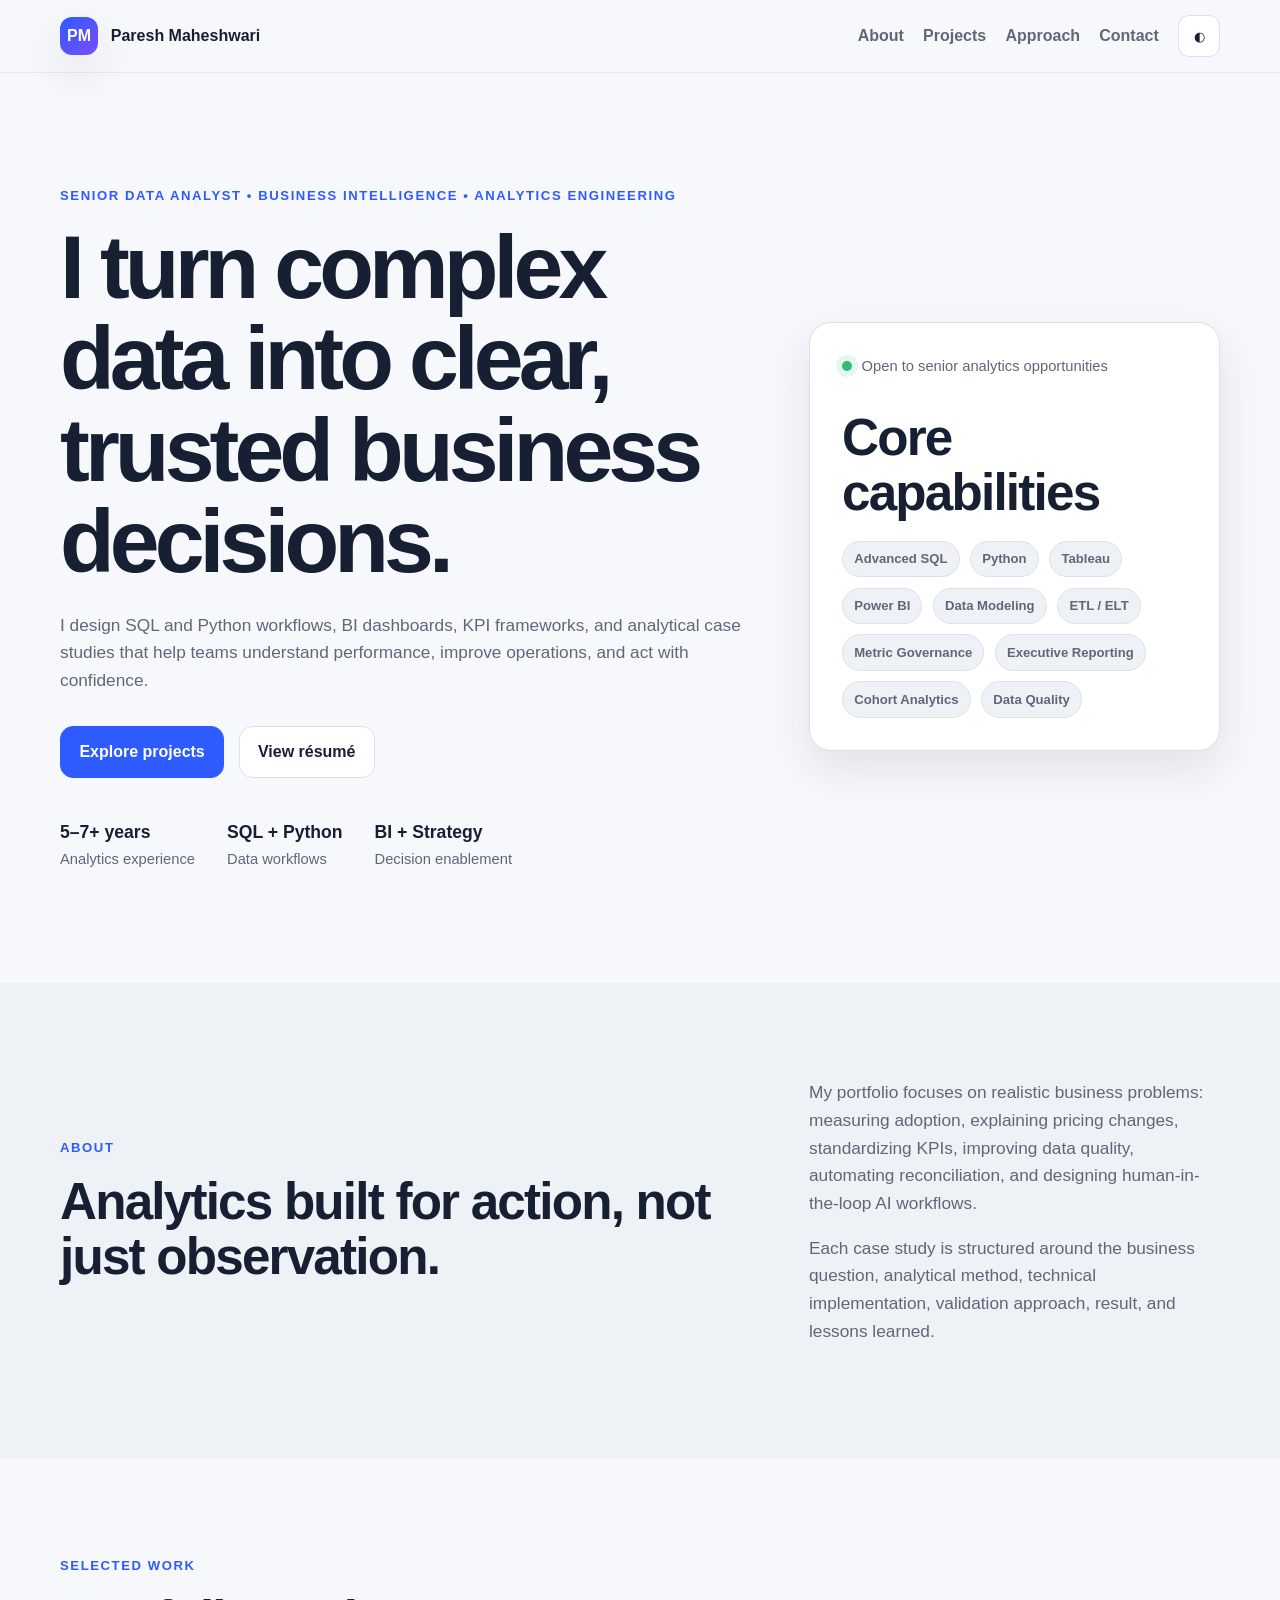
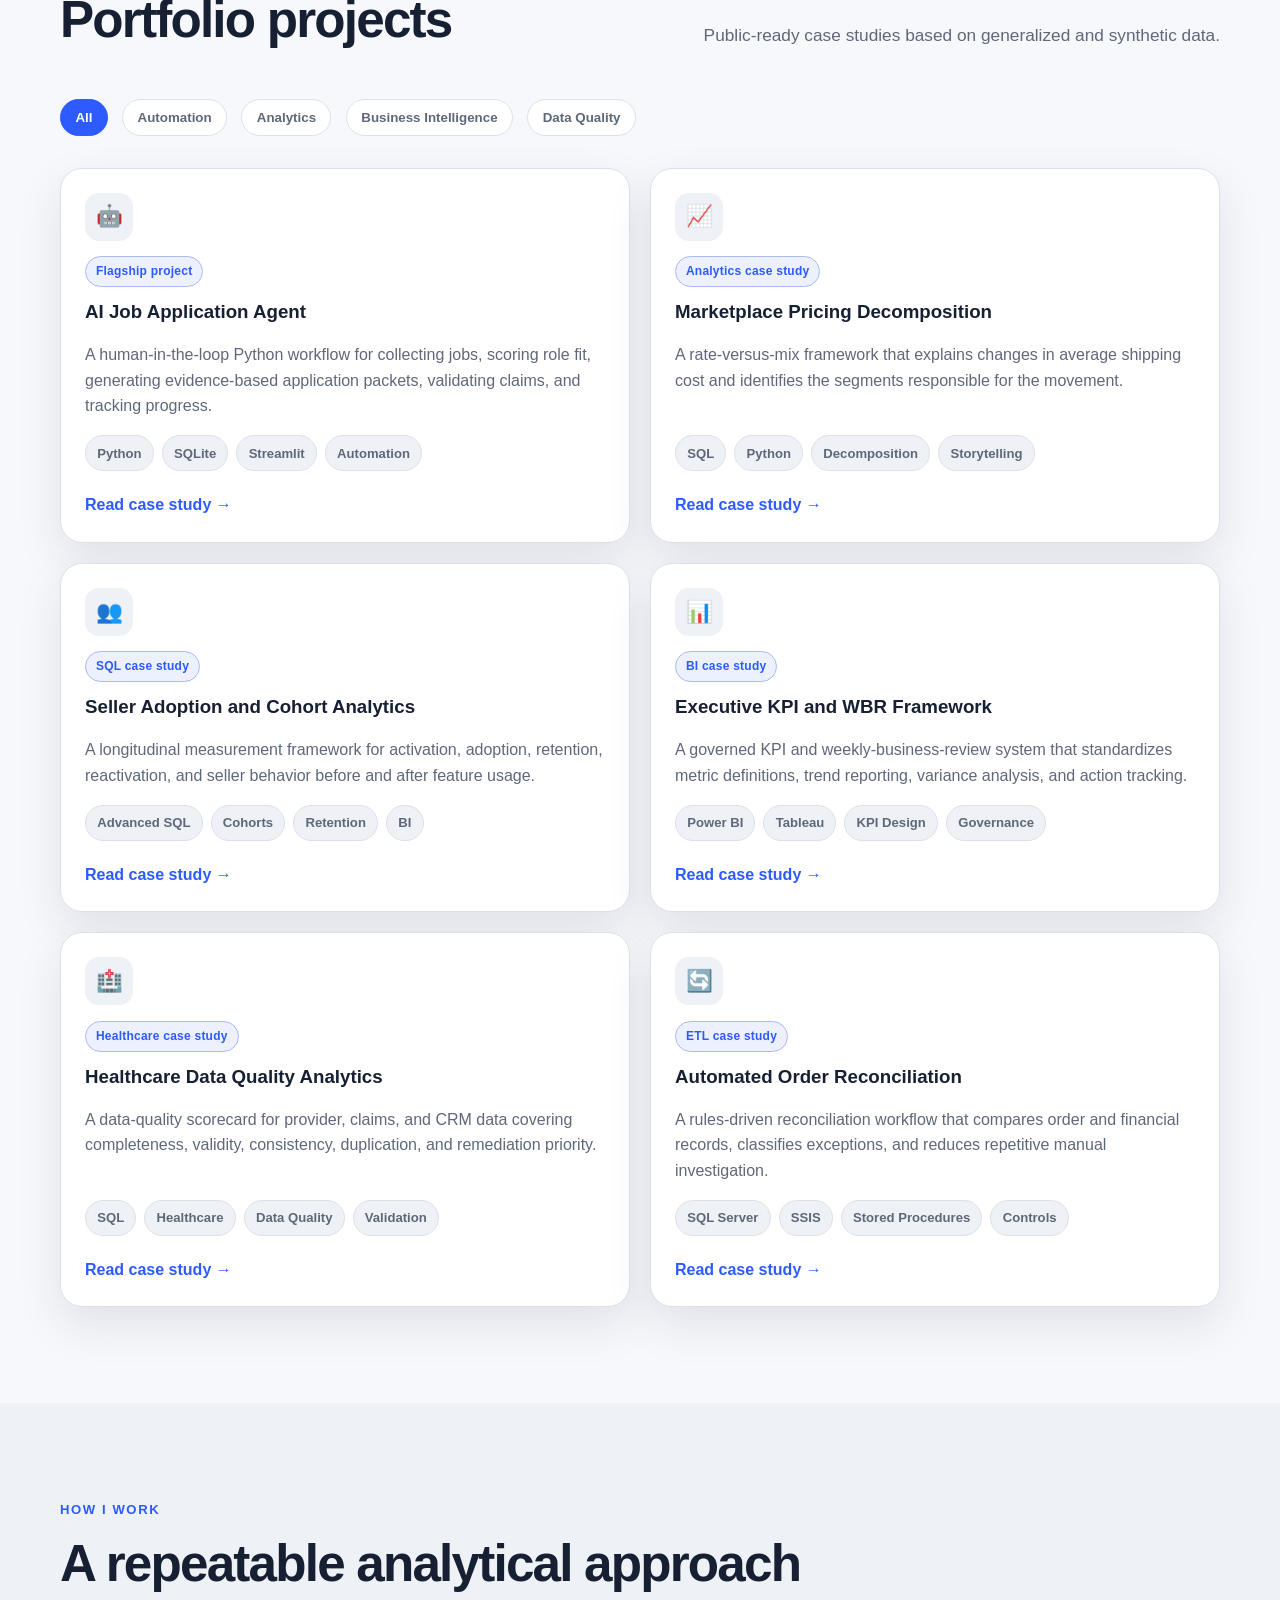
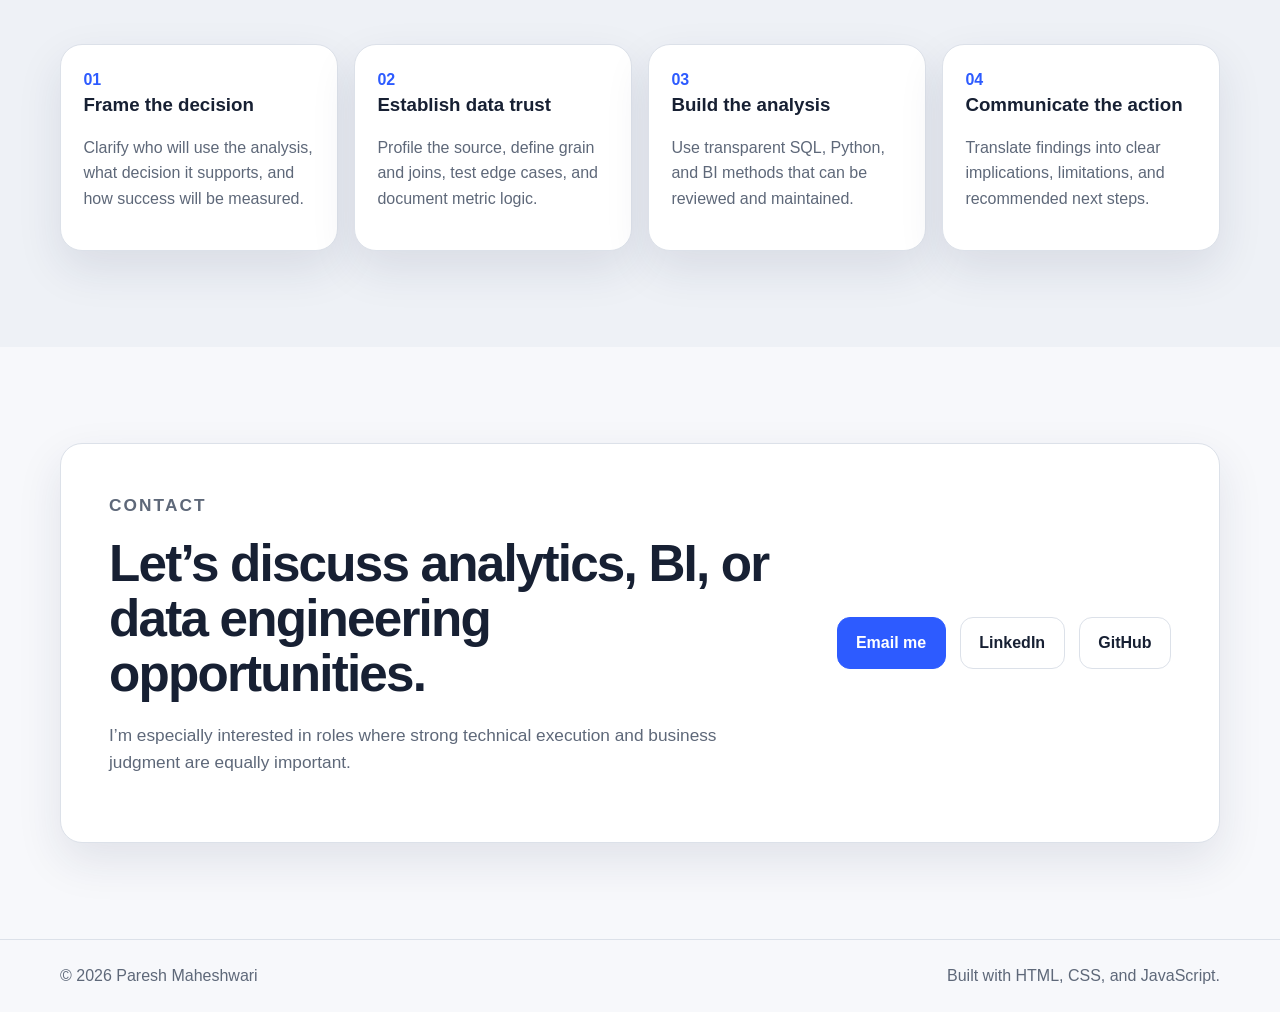
==== docs/index.html @ f477082e "Create GitHub portfolio with case studies" ====
<!DOCTYPE html>
<html lang="en">
<head>
  <meta charset="UTF-8" />
  <meta name="viewport" content="width=device-width, initial-scale=1.0" />
  <meta
    name="description"
    content="Paresh Maheshwari — Senior Data Analyst and Business Intelligence portfolio."
  />
  <title>Paresh Maheshwari | Data & BI Portfolio</title>
  <link rel="stylesheet" href="assets/styles.css" />
</head>
<body>
  <a class="skip-link" href="#main-content">Skip to main content</a>

  <header class="site-header">
    <nav class="nav container" aria-label="Main navigation">
      <a class="brand" href="#top" aria-label="Portfolio home">
        <span class="brand-mark">PM</span>
        <span>Paresh Maheshwari</span>
      </a>

      <button
        id="menu-toggle"
        class="menu-toggle"
        aria-expanded="false"
        aria-controls="nav-links"
        aria-label="Toggle navigation"
      >
        ☰
      </button>

      <div id="nav-links" class="nav-links">
        <a href="#about">About</a>
        <a href="#projects">Projects</a>
        <a href="#approach">Approach</a>
        <a href="#contact">Contact</a>
        <button id="theme-toggle" class="theme-toggle" type="button" aria-label="Toggle color theme">
          ◐
        </button>
      </div>
    </nav>
  </header>

  <main id="main-content">
    <section id="top" class="hero section">
      <div class="container hero-grid">
        <div class="hero-copy">
          <p class="eyebrow">Senior Data Analyst • Business Intelligence • Analytics Engineering</p>
          <h1>I turn complex data into clear, trusted business decisions.</h1>
          <p class="hero-text">
            I design SQL and Python workflows, BI dashboards, KPI frameworks, and analytical
            case studies that help teams understand performance, improve operations, and act with confidence.
          </p>

          <div class="hero-actions">
            <a class="button primary" href="#projects">Explore projects</a>
            <a class="button secondary" href="assets/Paresh_Maheshwari_Senior_Data_BI_Analyst_Resume copy.pdf" target="_blank" rel="noreferrer">View résumé</a>
          </div>

          <ul class="proof-points" aria-label="Professional highlights">
            <li><strong>5–7+ years</strong><span>Analytics experience</span></li>
            <li><strong>SQL + Python</strong><span>Data workflows</span></li>
            <li><strong>BI + Strategy</strong><span>Decision enablement</span></li>
          </ul>
        </div>

        <aside class="hero-card" aria-label="Core capabilities">
          <div class="status-row">
            <span class="status-dot"></span>
            <span>Open to senior analytics opportunities</span>
          </div>
          <h2>Core capabilities</h2>
          <div class="skill-cloud">
            <span>Advanced SQL</span>
            <span>Python</span>
            <span>Tableau</span>
            <span>Power BI</span>
            <span>Data Modeling</span>
            <span>ETL / ELT</span>
            <span>Metric Governance</span>
            <span>Executive Reporting</span>
            <span>Cohort Analytics</span>
            <span>Data Quality</span>
          </div>
        </aside>
      </div>
    </section>

    <section id="about" class="section muted-section">
      <div class="container split-grid">
        <div>
          <p class="eyebrow">About</p>
          <h2>Analytics built for action, not just observation.</h2>
        </div>
        <div class="body-copy">
          <p>
            My portfolio focuses on realistic business problems: measuring adoption, explaining
            pricing changes, standardizing KPIs, improving data quality, automating reconciliation,
            and designing human-in-the-loop AI workflows.
          </p>
          <p>
            Each case study is structured around the business question, analytical method,
            technical implementation, validation approach, result, and lessons learned.
          </p>
        </div>
      </div>
    </section>

    <section id="projects" class="section">
      <div class="container">
        <div class="section-heading">
          <div>
            <p class="eyebrow">Selected work</p>
            <h2>Portfolio projects</h2>
          </div>
          <p>Public-ready case studies based on generalized and synthetic data.</p>
        </div>

        <div class="filters" role="group" aria-label="Project filters">
          <button class="filter-button active" data-filter="all">All</button>
          <button class="filter-button" data-filter="automation">Automation</button>
          <button class="filter-button" data-filter="analytics">Analytics</button>
          <button class="filter-button" data-filter="bi">Business Intelligence</button>
          <button class="filter-button" data-filter="data-quality">Data Quality</button>
        </div>

        <div id="project-grid" class="project-grid">
  <article class="project-card" data-category="automation">
    <div class="project-icon" aria-hidden="true">🤖</div>
    <div class="project-meta">
      <span class="project-status">Flagship project</span>
    </div>
    <h3>AI Job Application Agent</h3>
    <p>
      A human-in-the-loop Python workflow for collecting jobs, scoring role fit,
      generating evidence-based application packets, validating claims, and tracking progress.
    </p>
    <div class="project-tags">
      <span class="tag">Python</span>
      <span class="tag">SQLite</span>
      <span class="tag">Streamlit</span>
      <span class="tag">Automation</span>
    </div>
    <div class="project-links">
      <a href="case-studies/ai-job-application-agent.html">Read case study →</a>
    </div>
  </article>

  <article class="project-card" data-category="analytics">
    <div class="project-icon" aria-hidden="true">📈</div>
    <div class="project-meta">
      <span class="project-status">Analytics case study</span>
    </div>
    <h3>Marketplace Pricing Decomposition</h3>
    <p>
      A rate-versus-mix framework that explains changes in average shipping cost
      and identifies the segments responsible for the movement.
    </p>
    <div class="project-tags">
      <span class="tag">SQL</span>
      <span class="tag">Python</span>
      <span class="tag">Decomposition</span>
      <span class="tag">Storytelling</span>
    </div>
    <div class="project-links">
      <a href="case-studies/marketplace-pricing-decomposition.html">Read case study →</a>
    </div>
  </article>

  <article class="project-card" data-category="analytics">
    <div class="project-icon" aria-hidden="true">👥</div>
    <div class="project-meta">
      <span class="project-status">SQL case study</span>
    </div>
    <h3>Seller Adoption and Cohort Analytics</h3>
    <p>
      A longitudinal measurement framework for activation, adoption, retention,
      reactivation, and seller behavior before and after feature usage.
    </p>
    <div class="project-tags">
      <span class="tag">Advanced SQL</span>
      <span class="tag">Cohorts</span>
      <span class="tag">Retention</span>
      <span class="tag">BI</span>
    </div>
    <div class="project-links">
      <a href="case-studies/seller-adoption-cohort-analytics.html">Read case study →</a>
    </div>
  </article>

  <article class="project-card" data-category="bi">
    <div class="project-icon" aria-hidden="true">📊</div>
    <div class="project-meta">
      <span class="project-status">BI case study</span>
    </div>
    <h3>Executive KPI and WBR Framework</h3>
    <p>
      A governed KPI and weekly-business-review system that standardizes metric
      definitions, trend reporting, variance analysis, and action tracking.
    </p>
    <div class="project-tags">
      <span class="tag">Power BI</span>
      <span class="tag">Tableau</span>
      <span class="tag">KPI Design</span>
      <span class="tag">Governance</span>
    </div>
    <div class="project-links">
      <a href="case-studies/executive-kpi-wbr-framework.html">Read case study →</a>
    </div>
  </article>

  <article class="project-card" data-category="data-quality">
    <div class="project-icon" aria-hidden="true">🏥</div>
    <div class="project-meta">
      <span class="project-status">Healthcare case study</span>
    </div>
    <h3>Healthcare Data Quality Analytics</h3>
    <p>
      A data-quality scorecard for provider, claims, and CRM data covering
      completeness, validity, consistency, duplication, and remediation priority.
    </p>
    <div class="project-tags">
      <span class="tag">SQL</span>
      <span class="tag">Healthcare</span>
      <span class="tag">Data Quality</span>
      <span class="tag">Validation</span>
    </div>
    <div class="project-links">
      <a href="case-studies/healthcare-data-quality-analytics.html">Read case study →</a>
    </div>
  </article>

  <article class="project-card" data-category="automation">
    <div class="project-icon" aria-hidden="true">🔄</div>
    <div class="project-meta">
      <span class="project-status">ETL case study</span>
    </div>
    <h3>Automated Order Reconciliation</h3>
    <p>
      A rules-driven reconciliation workflow that compares order and financial
      records, classifies exceptions, and reduces repetitive manual investigation.
    </p>
    <div class="project-tags">
      <span class="tag">SQL Server</span>
      <span class="tag">SSIS</span>
      <span class="tag">Stored Procedures</span>
      <span class="tag">Controls</span>
    </div>
    <div class="project-links">
      <a href="case-studies/automated-order-reconciliation.html">Read case study →</a>
    </div>
  </article>
</div>
      </div>
    </section>

    <section id="approach" class="section muted-section">
      <div class="container">
        <div class="section-heading">
          <div>
            <p class="eyebrow">How I work</p>
            <h2>A repeatable analytical approach</h2>
          </div>
        </div>

        <div class="process-grid">
          <article>
            <span>01</span>
            <h3>Frame the decision</h3>
            <p>Clarify who will use the analysis, what decision it supports, and how success will be measured.</p>
          </article>
          <article>
            <span>02</span>
            <h3>Establish data trust</h3>
            <p>Profile the source, define grain and joins, test edge cases, and document metric logic.</p>
          </article>
          <article>
            <span>03</span>
            <h3>Build the analysis</h3>
            <p>Use transparent SQL, Python, and BI methods that can be reviewed and maintained.</p>
          </article>
          <article>
            <span>04</span>
            <h3>Communicate the action</h3>
            <p>Translate findings into clear implications, limitations, and recommended next steps.</p>
          </article>
        </div>
      </div>
    </section>

    <section id="contact" class="section">
      <div class="container contact-card">
        <div>
          <p class="eyebrow">Contact</p>
          <h2>Let’s discuss analytics, BI, or data engineering opportunities.</h2>
          <p>
            I’m especially interested in roles where strong technical execution and business
            judgment are equally important.
          </p>
        </div>
        <div class="contact-actions">
          <a class="button primary" href="mailto:paresh.15392@gmail.com">Email me</a>
          <a class="button secondary" href="https://www.linkedin.com/in/paresh-maheshwari-26395112b/" target="_blank" rel="noreferrer">LinkedIn</a>
          <a class="button secondary" href="https://github.com/pareshmaheshwari910" target="_blank" rel="noreferrer">GitHub</a>
        </div>
      </div>
    </section>
  </main>

  <footer class="footer">
    <div class="container footer-row">
      <span>© <span id="year"></span> Paresh Maheshwari</span>
      <span>Built with HTML, CSS, and JavaScript.</span>
    </div>
  </footer>

  <script src="assets/script.js"></script>
</body>
</html>
---- docs/assets/styles.css ----
:root {
  --bg: #f7f8fb;
  --surface: #ffffff;
  --surface-muted: #eef1f6;
  --text: #172033;
  --muted: #5e6879;
  --border: #dce1e9;
  --accent: #2d5bff;
  --accent-dark: #1743d5;
  --shadow: 0 18px 45px rgba(33, 43, 74, 0.10);
  --radius: 22px;
  --container: 1160px;
}

[data-theme="dark"] {
  --bg: #0c111c;
  --surface: #131b2a;
  --surface-muted: #101725;
  --text: #f4f7fb;
  --muted: #aab4c4;
  --border: #263146;
  --accent: #7a9cff;
  --accent-dark: #a5b9ff;
  --shadow: 0 18px 45px rgba(0, 0, 0, 0.24);
}

* {
  box-sizing: border-box;
}

html {
  scroll-behavior: smooth;
}

body {
  margin: 0;
  background: var(--bg);
  color: var(--text);
  font-family: Inter, ui-sans-serif, -apple-system, BlinkMacSystemFont, "Segoe UI", sans-serif;
  line-height: 1.6;
}

a {
  color: inherit;
}

button,
a {
  -webkit-tap-highlight-color: transparent;
}

.skip-link {
  position: absolute;
  left: 1rem;
  top: -4rem;
  z-index: 1000;
  background: var(--surface);
  border: 1px solid var(--border);
  padding: 0.75rem 1rem;
  border-radius: 10px;
}

.skip-link:focus {
  top: 1rem;
}

.container {
  width: min(calc(100% - 2rem), var(--container));
  margin: 0 auto;
}

.section {
  padding: 6rem 0;
}

.muted-section {
  background: var(--surface-muted);
}

.site-header {
  position: sticky;
  top: 0;
  z-index: 100;
  backdrop-filter: blur(18px);
  background: color-mix(in srgb, var(--bg) 84%, transparent);
  border-bottom: 1px solid color-mix(in srgb, var(--border) 70%, transparent);
}

.nav,
.footer-row {
  min-height: 72px;
  display: flex;
  align-items: center;
  justify-content: space-between;
  gap: 1.5rem;
}

.brand {
  display: inline-flex;
  align-items: center;
  gap: 0.8rem;
  text-decoration: none;
  font-weight: 750;
}

.brand-mark {
  width: 38px;
  height: 38px;
  display: grid;
  place-items: center;
  border-radius: 12px;
  color: white;
  background: linear-gradient(135deg, var(--accent), #7a4cff);
  box-shadow: var(--shadow);
}

.nav-links {
  display: flex;
  align-items: center;
  gap: 1.2rem;
}

.nav-links a {
  text-decoration: none;
  color: var(--muted);
  font-weight: 650;
}

.nav-links a:hover,
.nav-links a:focus {
  color: var(--text);
}

.menu-toggle,
.theme-toggle {
  border: 1px solid var(--border);
  background: var(--surface);
  color: var(--text);
  border-radius: 11px;
  min-width: 42px;
  min-height: 42px;
  cursor: pointer;
}

.menu-toggle {
  display: none;
}

.hero {
  padding-top: 7rem;
}

.hero-grid,
.split-grid {
  display: grid;
  grid-template-columns: 1.25fr 0.75fr;
  gap: 4rem;
  align-items: center;
}

.eyebrow {
  margin: 0 0 1rem;
  color: var(--accent);
  font-size: 0.82rem;
  font-weight: 800;
  letter-spacing: 0.12em;
  text-transform: uppercase;
}

h1,
h2,
h3,
p {
  margin-top: 0;
}

h1 {
  max-width: 850px;
  margin-bottom: 1.5rem;
  font-size: clamp(2.7rem, 7vw, 5.8rem);
  line-height: 1.02;
  letter-spacing: -0.055em;
}

h2 {
  margin-bottom: 1.25rem;
  font-size: clamp(2rem, 4vw, 3.6rem);
  line-height: 1.08;
  letter-spacing: -0.035em;
}

h3 {
  line-height: 1.25;
}

.hero-text,
.body-copy,
.section-heading > p,
.contact-card p {
  color: var(--muted);
  font-size: 1.08rem;
}

.hero-text {
  max-width: 720px;
}

.hero-actions,
.contact-actions,
.filters {
  display: flex;
  flex-wrap: wrap;
  gap: 0.9rem;
}

.hero-actions {
  margin: 2rem 0 2.5rem;
}

.button {
  display: inline-flex;
  align-items: center;
  justify-content: center;
  min-height: 48px;
  padding: 0.75rem 1.15rem;
  border: 1px solid var(--border);
  border-radius: 13px;
  text-decoration: none;
  font-weight: 750;
  transition: transform 180ms ease, box-shadow 180ms ease, background 180ms ease;
}

.button:hover,
.button:focus {
  transform: translateY(-2px);
  box-shadow: var(--shadow);
}

.button.primary {
  color: white;
  background: var(--accent);
  border-color: var(--accent);
}

.button.primary:hover,
.button.primary:focus {
  background: var(--accent-dark);
}

.button.secondary {
  background: var(--surface);
}

.proof-points {
  list-style: none;
  padding: 0;
  display: flex;
  flex-wrap: wrap;
  gap: 2rem;
}

.proof-points li {
  display: grid;
  gap: 0.1rem;
}

.proof-points strong {
  font-size: 1.1rem;
}

.proof-points span {
  color: var(--muted);
  font-size: 0.92rem;
}

.hero-card,
.contact-card,
.project-card,
.process-grid article {
  background: var(--surface);
  border: 1px solid var(--border);
  border-radius: var(--radius);
  box-shadow: var(--shadow);
}

.hero-card {
  padding: 2rem;
}

.status-row {
  display: flex;
  align-items: center;
  gap: 0.6rem;
  margin-bottom: 2rem;
  color: var(--muted);
  font-size: 0.92rem;
}

.status-dot {
  width: 10px;
  height: 10px;
  border-radius: 50%;
  background: #2fbd78;
  box-shadow: 0 0 0 6px rgba(47, 189, 120, 0.12);
}

.skill-cloud {
  display: flex;
  flex-wrap: wrap;
  gap: 0.65rem;
}

.skill-cloud span,
.tag {
  padding: 0.42rem 0.7rem;
  background: var(--surface-muted);
  border: 1px solid var(--border);
  border-radius: 999px;
  color: var(--muted);
  font-size: 0.82rem;
  font-weight: 700;
}

.section-heading {
  display: flex;
  align-items: end;
  justify-content: space-between;
  gap: 2rem;
  margin-bottom: 2rem;
}

.section-heading > p {
  max-width: 520px;
}

.filters {
  margin-bottom: 2rem;
}

.filter-button {
  padding: 0.62rem 0.9rem;
  border: 1px solid var(--border);
  border-radius: 999px;
  color: var(--muted);
  background: var(--surface);
  cursor: pointer;
  font-weight: 700;
}

.filter-button.active,
.filter-button:hover,
.filter-button:focus {
  color: white;
  background: var(--accent);
  border-color: var(--accent);
}

.project-grid {
  display: grid;
  grid-template-columns: repeat(2, minmax(0, 1fr));
  gap: 1.25rem;
}

.project-card {
  min-height: 100%;
  padding: 1.5rem;
  display: flex;
  flex-direction: column;
  transition: transform 180ms ease, border-color 180ms ease;
}

.project-card:hover {
  transform: translateY(-4px);
  border-color: color-mix(in srgb, var(--accent) 60%, var(--border));
}

.project-icon {
  width: 48px;
  height: 48px;
  display: grid;
  place-items: center;
  border-radius: 14px;
  margin-bottom: 1.2rem;
  background: var(--surface-muted);
  font-size: 1.35rem;
}

.project-card p {
  color: var(--muted);
}

.project-tags {
  display: flex;
  flex-wrap: wrap;
  gap: 0.5rem;
  margin: auto 0 1.3rem;
}

.project-links {
  display: flex;
  flex-wrap: wrap;
  gap: 1rem;
}

.project-links a {
  color: var(--accent);
  font-weight: 750;
  text-decoration: none;
}

.process-grid {
  display: grid;
  grid-template-columns: repeat(4, minmax(0, 1fr));
  gap: 1rem;
}

.process-grid article {
  padding: 1.4rem;
}

.process-grid article > span {
  color: var(--accent);
  font-weight: 850;
}

.process-grid p {
  color: var(--muted);
}

.contact-card {
  padding: clamp(1.5rem, 4vw, 3rem);
  display: grid;
  grid-template-columns: 1.3fr 0.7fr;
  gap: 2rem;
  align-items: center;
}

.contact-actions {
  justify-content: flex-end;
}

.footer {
  border-top: 1px solid var(--border);
  color: var(--muted);
}

@media (max-width: 900px) {
  .hero-grid,
  .split-grid,
  .contact-card {
    grid-template-columns: 1fr;
    gap: 2rem;
  }

  .process-grid {
    grid-template-columns: repeat(2, minmax(0, 1fr));
  }

  .contact-actions {
    justify-content: flex-start;
  }
}

@media (max-width: 720px) {
  .section {
    padding: 4.5rem 0;
  }

  .menu-toggle {
    display: inline-grid;
    place-items: center;
  }

  .nav-links {
    position: absolute;
    top: 72px;
    left: 1rem;
    right: 1rem;
    display: none;
    padding: 1rem;
    background: var(--surface);
    border: 1px solid var(--border);
    border-radius: 16px;
    box-shadow: var(--shadow);
  }

  .nav-links.open {
    display: grid;
  }

  .project-grid,
  .process-grid {
    grid-template-columns: 1fr;
  }

  .section-heading,
  .footer-row {
    align-items: flex-start;
    flex-direction: column;
  }

  .proof-points {
    gap: 1.2rem;
  }
}

@media (prefers-reduced-motion: reduce) {
  * {
    scroll-behavior: auto !important;
    transition: none !important;
  }
}

/* ===== Case-study additions ===== */

.project-card[hidden] {
  display: none;
}

.project-meta {
  display: flex;
  align-items: center;
  margin: -0.25rem 0 0.8rem;
}

.project-status {
  display: inline-flex;
  align-items: center;
  padding: 0.32rem 0.62rem;
  border: 1px solid color-mix(in srgb, var(--accent) 28%, var(--border));
  border-radius: 999px;
  background: color-mix(in srgb, var(--accent) 9%, var(--surface));
  color: var(--accent);
  font-size: 0.75rem;
  font-weight: 800;
  letter-spacing: 0.02em;
}

.case-study-hero {
  padding: 5rem 0 3rem;
}

.case-study-shell {
  width: min(calc(100% - 2rem), 900px);
  margin: 0 auto;
}

.case-study-back {
  display: inline-flex;
  margin-bottom: 2rem;
  color: var(--accent);
  font-weight: 750;
  text-decoration: none;
}

.case-study-title {
  max-width: 850px;
  margin-bottom: 1.25rem;
  font-size: clamp(2.5rem, 6vw, 4.8rem);
  line-height: 1.04;
  letter-spacing: -0.05em;
}

.case-study-lead {
  max-width: 760px;
  color: var(--muted);
  font-size: 1.18rem;
}

.case-study-facts {
  display: grid;
  grid-template-columns: repeat(3, minmax(0, 1fr));
  gap: 1rem;
  margin-top: 2.2rem;
}

.case-study-fact {
  padding: 1.1rem;
  border: 1px solid var(--border);
  border-radius: 16px;
  background: var(--surface);
}

.case-study-fact strong,
.case-study-fact span {
  display: block;
}

.case-study-fact span {
  color: var(--muted);
  font-size: 0.88rem;
}

.case-study-content {
  padding: 1rem 0 6rem;
}

.case-study-section {
  margin-top: 3.5rem;
}

.case-study-section h2 {
  font-size: clamp(1.7rem, 3vw, 2.45rem);
  letter-spacing: -0.025em;
}

.case-study-section h3 {
  margin-top: 1.8rem;
}

.case-study-section p,
.case-study-section li {
  color: var(--muted);
}

.case-study-section ul,
.case-study-section ol {
  padding-left: 1.3rem;
}

.case-study-callout {
  margin: 2rem 0;
  padding: 1.35rem;
  border-left: 4px solid var(--accent);
  border-radius: 0 16px 16px 0;
  background: var(--surface-muted);
}

.case-study-table-wrap {
  overflow-x: auto;
  border: 1px solid var(--border);
  border-radius: 16px;
  background: var(--surface);
}

.case-study-table {
  width: 100%;
  border-collapse: collapse;
}

.case-study-table th,
.case-study-table td {
  padding: 0.95rem 1rem;
  border-bottom: 1px solid var(--border);
  text-align: left;
  vertical-align: top;
}

.case-study-table th {
  font-size: 0.82rem;
  letter-spacing: 0.04em;
  text-transform: uppercase;
}

.case-study-table td {
  color: var(--muted);
}

.case-study-code {
  overflow-x: auto;
  padding: 1.2rem;
  border: 1px solid var(--border);
  border-radius: 16px;
  background: #0f1724;
  color: #e9eef8;
  line-height: 1.55;
}

.case-study-footer-actions {
  display: flex;
  flex-wrap: wrap;
  gap: 0.9rem;
  margin-top: 3rem;
}

@media (max-width: 720px) {
  .case-study-facts {
    grid-template-columns: 1fr;
  }

  .case-study-hero {
    padding-top: 3.5rem;
  }
}
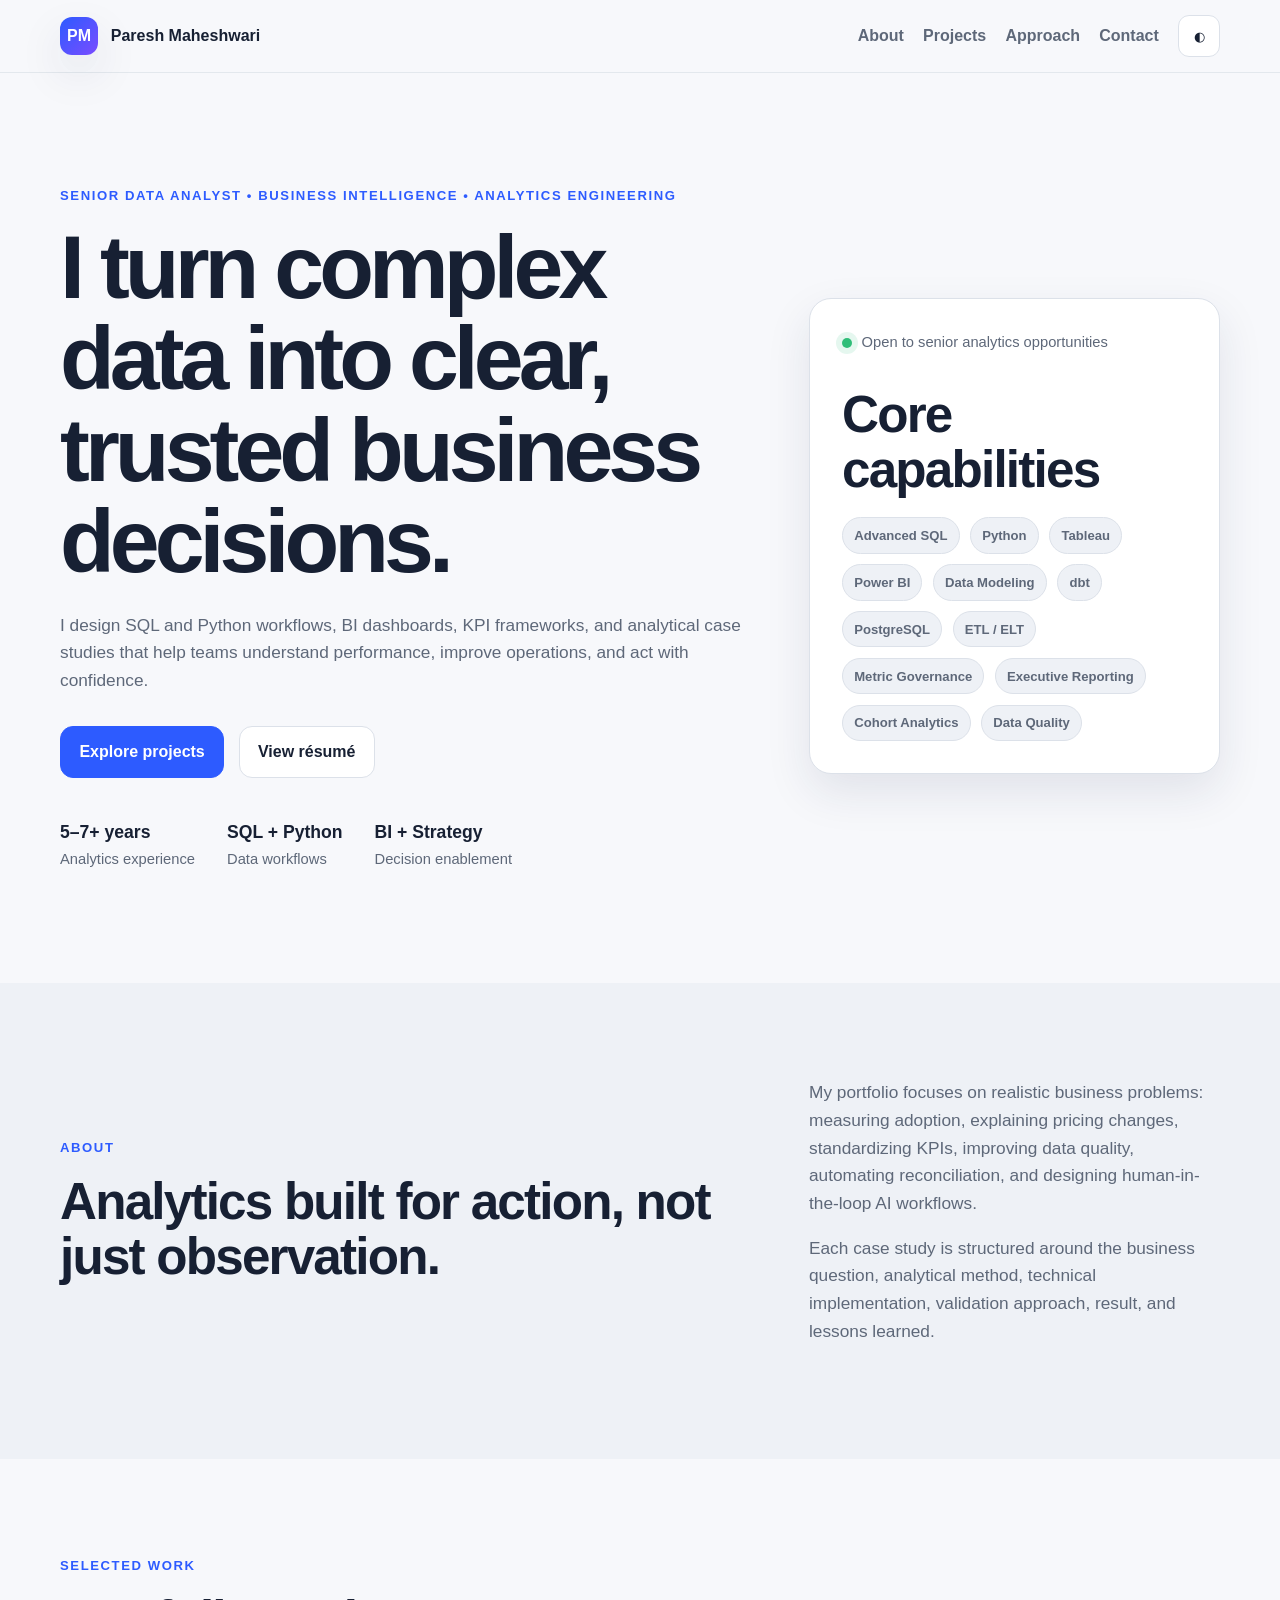
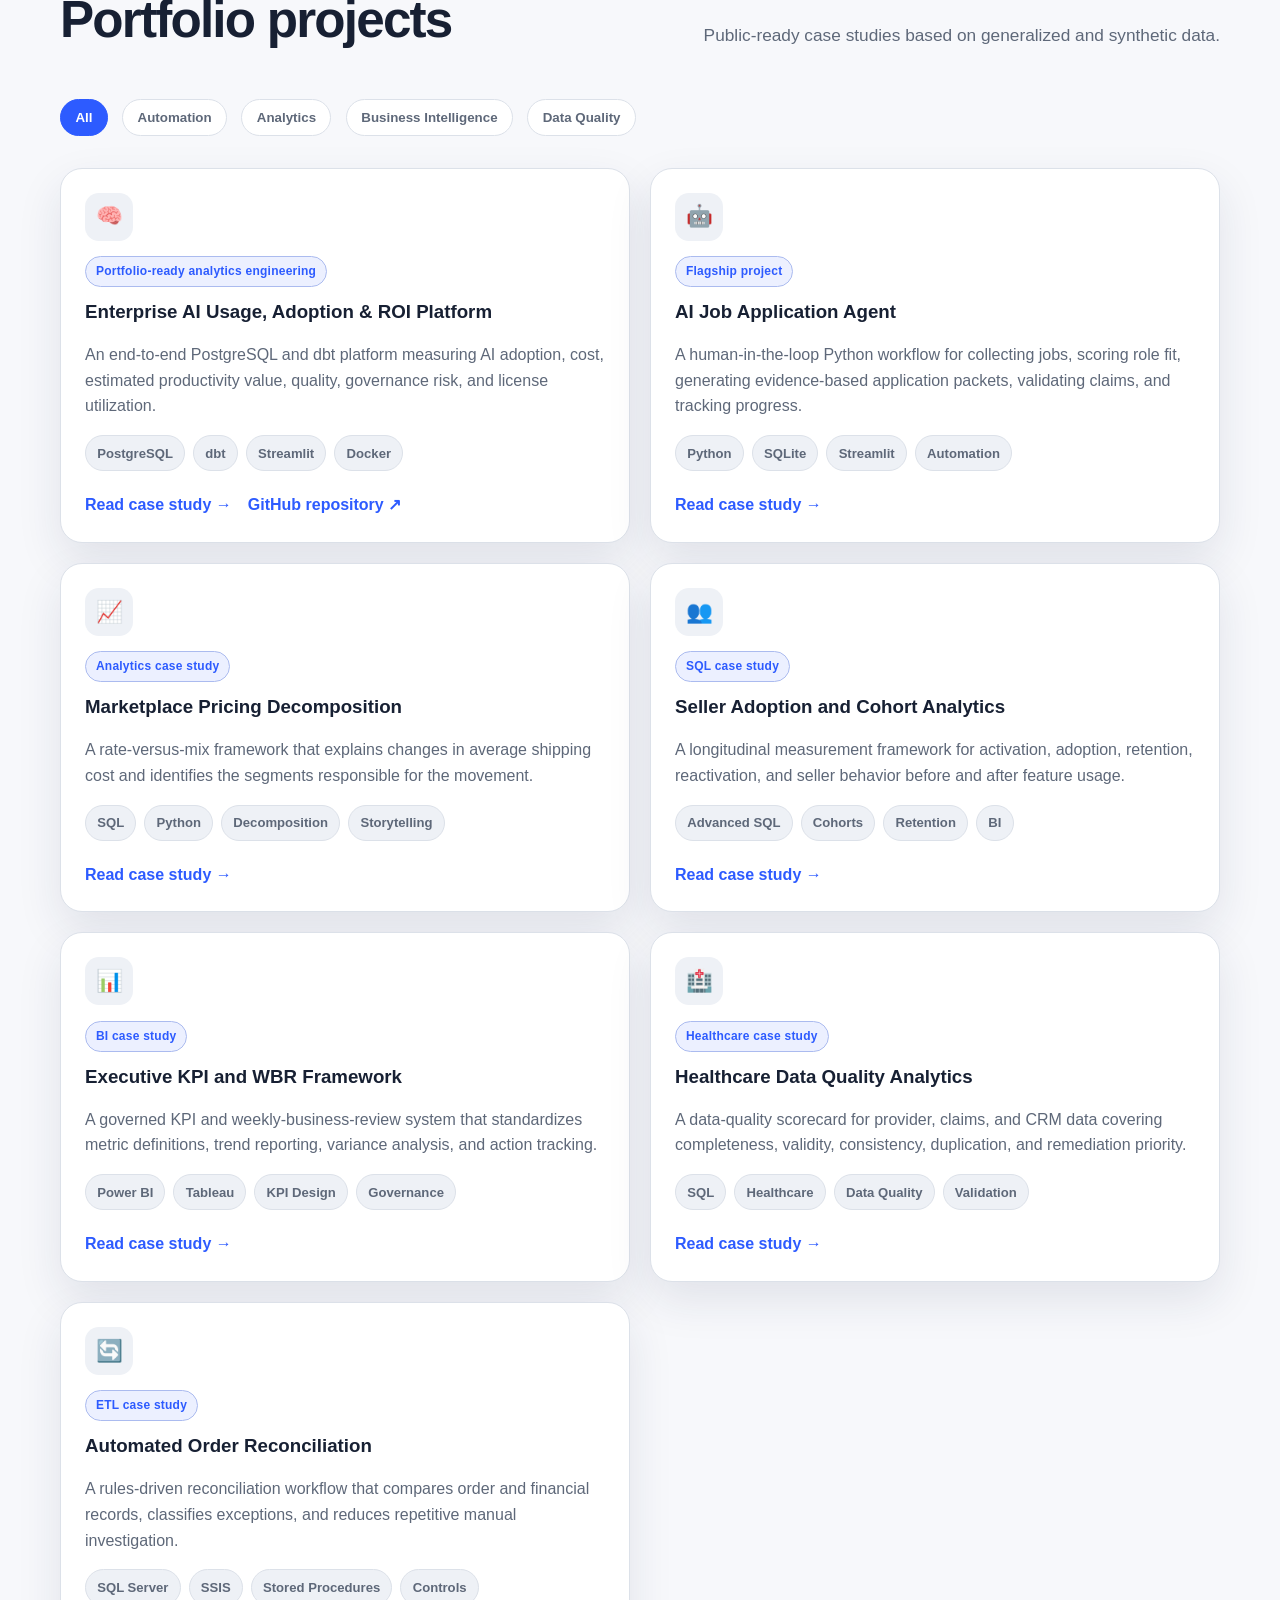
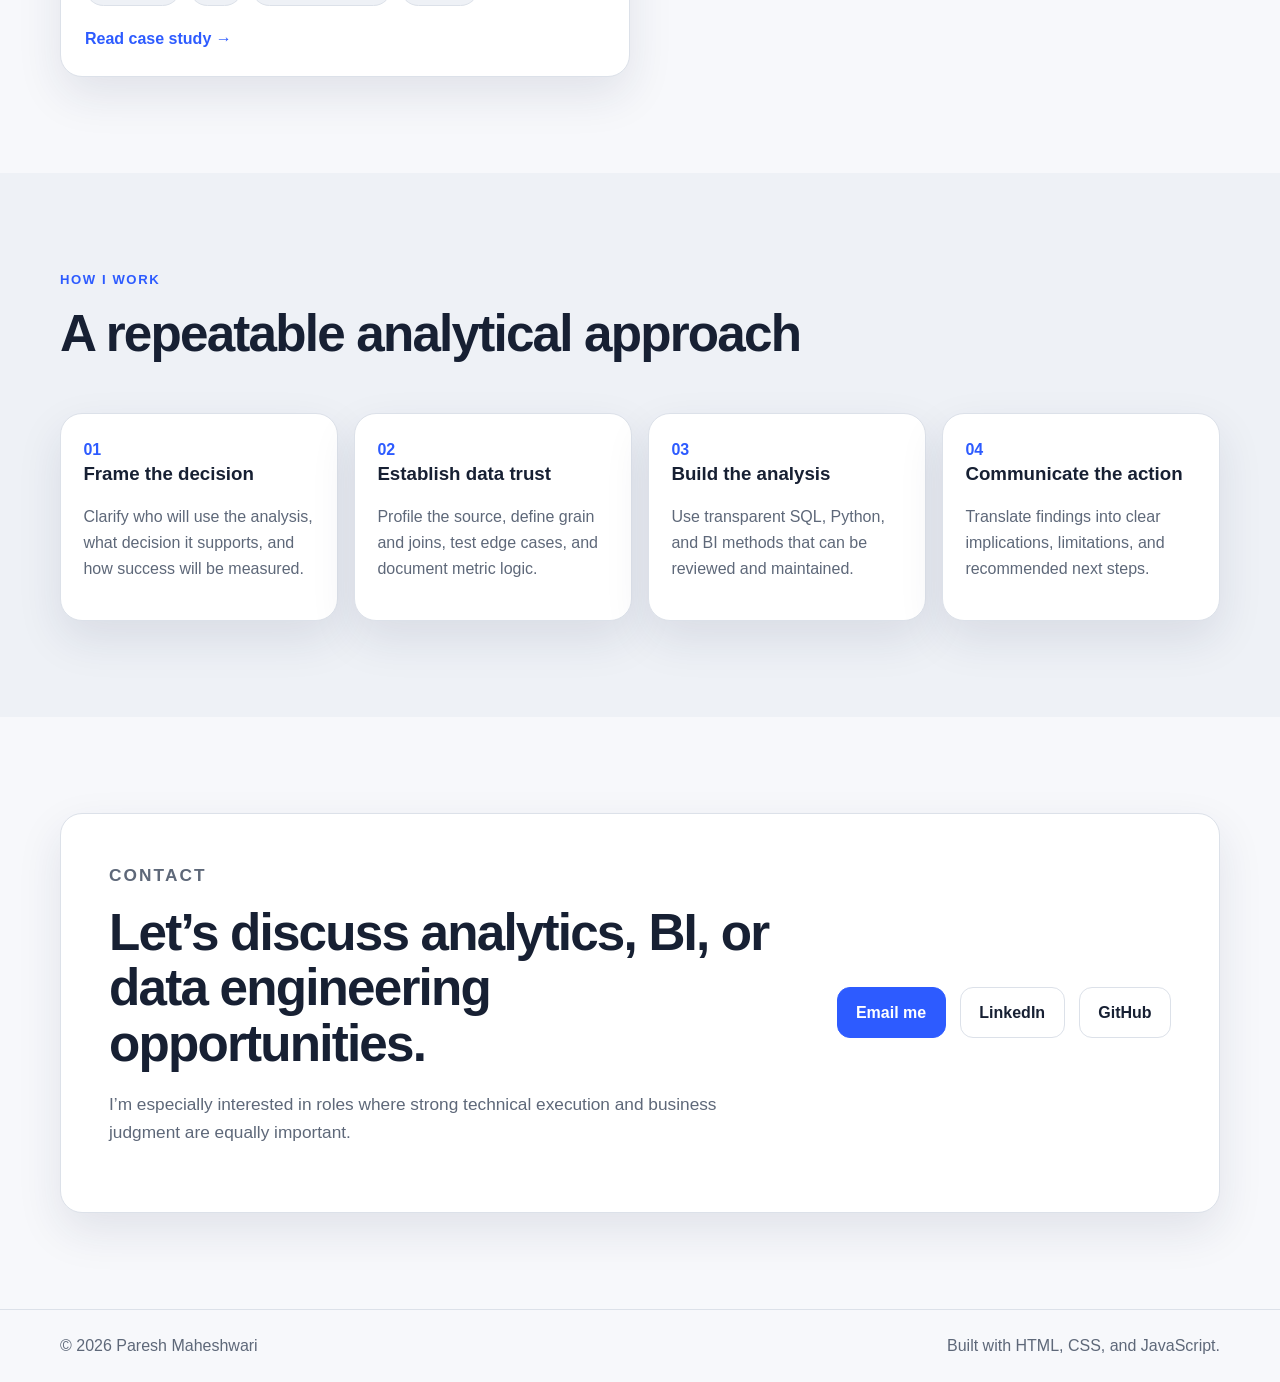
==== commit 8d0bddeb: "Add enterprise AI usage analytics project" ====
--- a/docs/index.html
+++ b/docs/index.html
@@ -55,7 +55,7 @@
 
           <div class="hero-actions">
             <a class="button primary" href="#projects">Explore projects</a>
-            <a class="button secondary" href="assets/Paresh_Maheshwari_Senior_Data_BI_Analyst_Resume copy.pdf" target="_blank" rel="noreferrer">View résumé</a>
+            <a class="button secondary" href="assets/Paresh_Maheshwari_Resume.docx" target="_blank" rel="noreferrer">View résumé</a>
           </div>
 
           <ul class="proof-points" aria-label="Professional highlights">
@@ -77,6 +77,8 @@
             <span>Tableau</span>
             <span>Power BI</span>
             <span>Data Modeling</span>
+            <span>dbt</span>
+            <span>PostgreSQL</span>
             <span>ETL / ELT</span>
             <span>Metric Governance</span>
             <span>Executive Reporting</span>
@@ -126,6 +128,27 @@
         </div>
 
         <div id="project-grid" class="project-grid">
+  <article class="project-card" data-category="analytics" data-project="enterprise-ai-usage-dashboard">
+    <div class="project-icon" aria-hidden="true">🧠</div>
+    <div class="project-meta">
+      <span class="project-status">Portfolio-ready analytics engineering</span>
+    </div>
+    <h3>Enterprise AI Usage, Adoption &amp; ROI Platform</h3>
+    <p>
+      An end-to-end PostgreSQL and dbt platform measuring AI adoption, cost,
+      estimated productivity value, quality, governance risk, and license utilization.
+    </p>
+    <div class="project-tags">
+      <span class="tag">PostgreSQL</span>
+      <span class="tag">dbt</span>
+      <span class="tag">Streamlit</span>
+      <span class="tag">Docker</span>
+    </div>
+    <div class="project-links">
+      <a href="case-studies/enterprise-ai-usage-dashboard.html">Read case study →</a>
+      <a href="https://github.com/pareshmaheshwari910/enterprise-ai-usage-dashboard" target="_blank" rel="noreferrer">GitHub repository ↗</a>
+    </div>
+  </article>
   <article class="project-card" data-category="automation">
     <div class="project-icon" aria-hidden="true">🤖</div>
     <div class="project-meta">
--- a/docs/assets/styles.css
+++ b/docs/assets/styles.css
@@ -682,3 +682,54 @@
     padding-top: 3.5rem;
   }
 }
+
+
+/* ===== Enterprise AI Usage case study ===== */
+.case-study-metrics {
+  display: grid;
+  grid-template-columns: repeat(4, minmax(0, 1fr));
+  gap: 1rem;
+  margin: 1.5rem 0;
+}
+.case-study-metric {
+  padding: 1.1rem;
+  border: 1px solid var(--border);
+  border-radius: 16px;
+  background: var(--surface);
+}
+.case-study-metric strong,
+.case-study-metric span {
+  display: block;
+}
+.case-study-metric strong {
+  font-size: 1.45rem;
+  letter-spacing: -0.025em;
+}
+.case-study-metric span {
+  color: var(--muted);
+  font-size: 0.86rem;
+}
+.case-study-image {
+  width: 100%;
+  display: block;
+  margin: 1.25rem 0 0.7rem;
+  border: 1px solid var(--border);
+  border-radius: 18px;
+  background: var(--surface);
+  box-shadow: var(--shadow);
+}
+.case-study-caption {
+  color: var(--muted);
+  font-size: 0.88rem;
+}
+.case-study-link-row {
+  display: flex;
+  flex-wrap: wrap;
+  gap: 0.9rem;
+  margin-top: 1.5rem;
+}
+@media (max-width: 720px) {
+  .case-study-metrics {
+    grid-template-columns: repeat(2, minmax(0, 1fr));
+  }
+}
